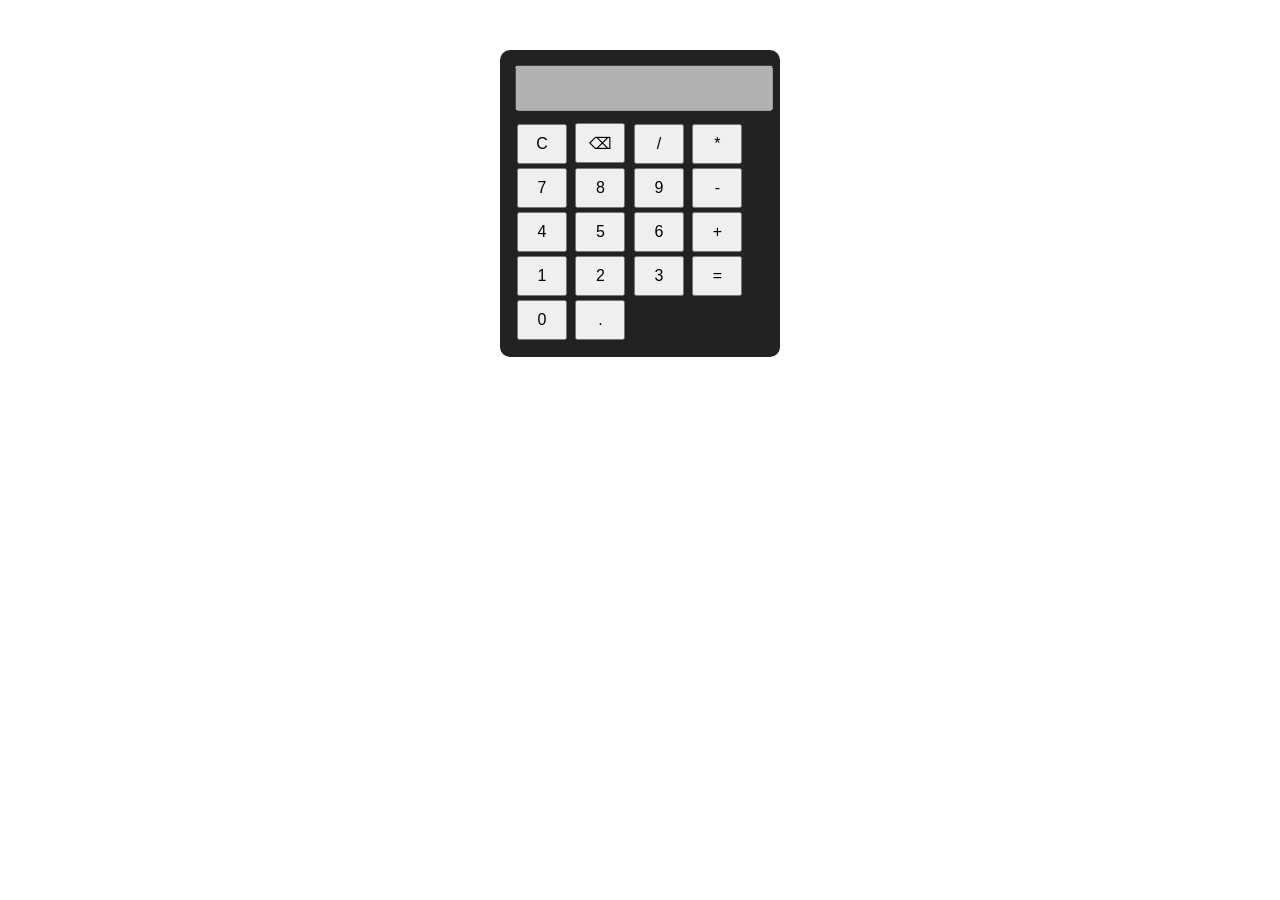
==== calculator/index.html @ 3b6212bc "js_project" ====
<!DOCTYPE html>
<html>
<head>
  <title>Calculator</title>
  <link rel="stylesheet" href="style.css">
</head>
<body>

<div class="calculator">
  <input type="text" id="display" disabled>

  <div class="buttons">
    <button onclick="clearDisplay()">C</button>
    <button onclick="deleteLast()">⌫</button>
    <button onclick="append('/')">/</button>
    <button onclick="append('*')">*</button>

    <button onclick="append('7')">7</button>
    <button onclick="append('8')">8</button>
    <button onclick="append('9')">9</button>
    <button onclick="append('-')">-</button>

    <button onclick="append('4')">4</button>
    <button onclick="append('5')">5</button>
    <button onclick="append('6')">6</button>
    <button onclick="append('+')">+</button>

    <button onclick="append('1')">1</button>
    <button onclick="append('2')">2</button>
    <button onclick="append('3')">3</button>
    <button onclick="calculate()">=</button>

    <button onclick="append('0')" class="zero">0</button>
    <button onclick="append('.')">.</button>
  </div>
</div>

<script src="script.js"></script>
</body>
</html>
---- calculator/style.css ----
body {
  display: flex;
  justify-content: center;
  margin-top: 50px;
  font-family: Arial;
}

.calculator {
  width: 250px;
  background: #222;
  padding: 15px;
  border-radius: 10px;
}

#display {
  width: 100%;
  height: 40px;
  margin-bottom: 10px;
  font-size: 18px;
  text-align: right;
}

.buttons button {
  width: 50px;
  height: 40px;
  margin: 2px;
  font-size: 16px;
  cursor: pointer;
}

.zero {
  width: 104px;
}
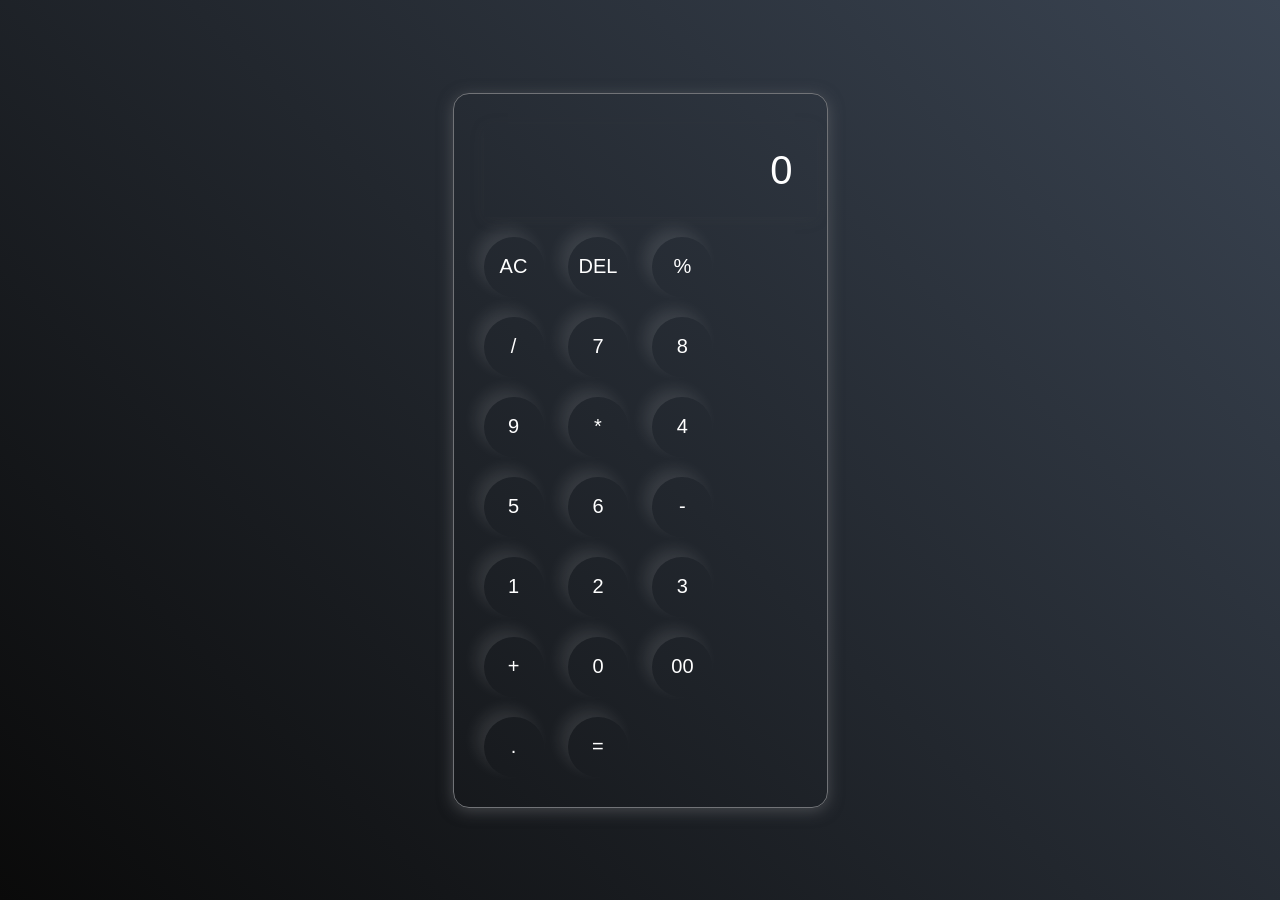
==== commit b2051aac: "updated code" ====
--- a/calculator/index.html
+++ b/calculator/index.html
@@ -7,31 +7,36 @@
 <body>
 
 <div class="calculator">
-  <input type="text" id="display" disabled>
+  <input type="text" id="display" placeholder="0">  
+  <!-- disabled  -->
 
   <div class="buttons">
-    <button onclick="clearDisplay()">C</button>
-    <button onclick="deleteLast()">⌫</button>
-    <button onclick="append('/')">/</button>
-    <button onclick="append('*')">*</button>
+    <button class="operator" onclick="clearDisplay()">AC</button>
+    <button class="operator" onclick="deleteLast()">DEL</button>
+    <button class="operator" onclick="append('%')">%</button>
+    <button class="operator" onclick="append('/')">/</button>
+    
 
     <button onclick="append('7')">7</button>
     <button onclick="append('8')">8</button>
     <button onclick="append('9')">9</button>
-    <button onclick="append('-')">-</button>
+    <button class="operator" onclick="append('*')">*</button>
 
     <button onclick="append('4')">4</button>
     <button onclick="append('5')">5</button>
     <button onclick="append('6')">6</button>
-    <button onclick="append('+')">+</button>
+    <button class="operator" onclick="append('-')">-</button>
 
     <button onclick="append('1')">1</button>
     <button onclick="append('2')">2</button>
     <button onclick="append('3')">3</button>
-    <button onclick="calculate()">=</button>
+    <button class="operator" onclick="append('+')">+</button>
 
     <button onclick="append('0')" class="zero">0</button>
+    <button onclick="append('00')">00</button>
     <button onclick="append('.')">.</button>
+    <button class="equal" onclick="calculate()">=</button>
+    <!-- <button onclick="append('.')">.</button> -->
   </div>
 </div>
 
--- a/calculator/style.css
+++ b/calculator/style.css
@@ -1,33 +1,77 @@
+*{
+  margin: 0;
+  padding: 0;
+  box-sizing: border-box;
+}
+
 body {
+  width: 100%;
+  height: 100vh;
   display: flex;
   justify-content: center;
-  margin-top: 50px;
+  align-items: center;
+  /* margin-top: 50px; */
   font-family: Arial;
+  background: linear-gradient(45deg,#0a0a0a,#3a4452);
 }
 
 .calculator {
-  width: 250px;
-  background: #222;
-  padding: 15px;
-  border-radius: 10px;
+  border: 1px solid #717377;
+  /* width: 250px; */
+  width: 375px;
+  background: transparent;
+  padding: 20px;
+  border-radius: 16px;
+  box-shadow: 0px 3px 15px rgba(113,115,119,0.5);
+
+
 }
 
 #display {
-  width: 100%;
-  height: 40px;
+   width: 100%;
+  /*height: 40px;
   margin-bottom: 10px;
   font-size: 18px;
+  text-align: right; */
+  /* width: 320px; */
+  border: none;
+  padding: 24px;
+  margin: 10px;
+  background: transparent;
+  box-shadow: 0px 3px 15px rgba(84,84,84,0.1);
+  font-size: 40px;
   text-align: right;
+  cursor: pointer;
+  color: #fff;
+  
+}
+
+#display::placeholder{
+  color: #fff;
 }
 
 .buttons button {
-  width: 50px;
-  height: 40px;
+  /* width: 50px; */
+  /*height: 40px;
   margin: 2px;
   font-size: 16px;
+  cursor: pointer; */
+  border: none;
+  width: 60px;
+  height: 60px;
+  margin: 10px;
+  border-radius: 50%;
+  background: transparent;
+  color: #fff;
+  font-size: 20px;
+  box-shadow: -8px -8px 15px rgba(255,255,255,0.1);
   cursor: pointer;
 }
 
-.zero {
-  width: 104px;
+.equal{
+  background-color: #fb7c14;
+}
+
+.operator{
+  color: #6dee0a;
 }
